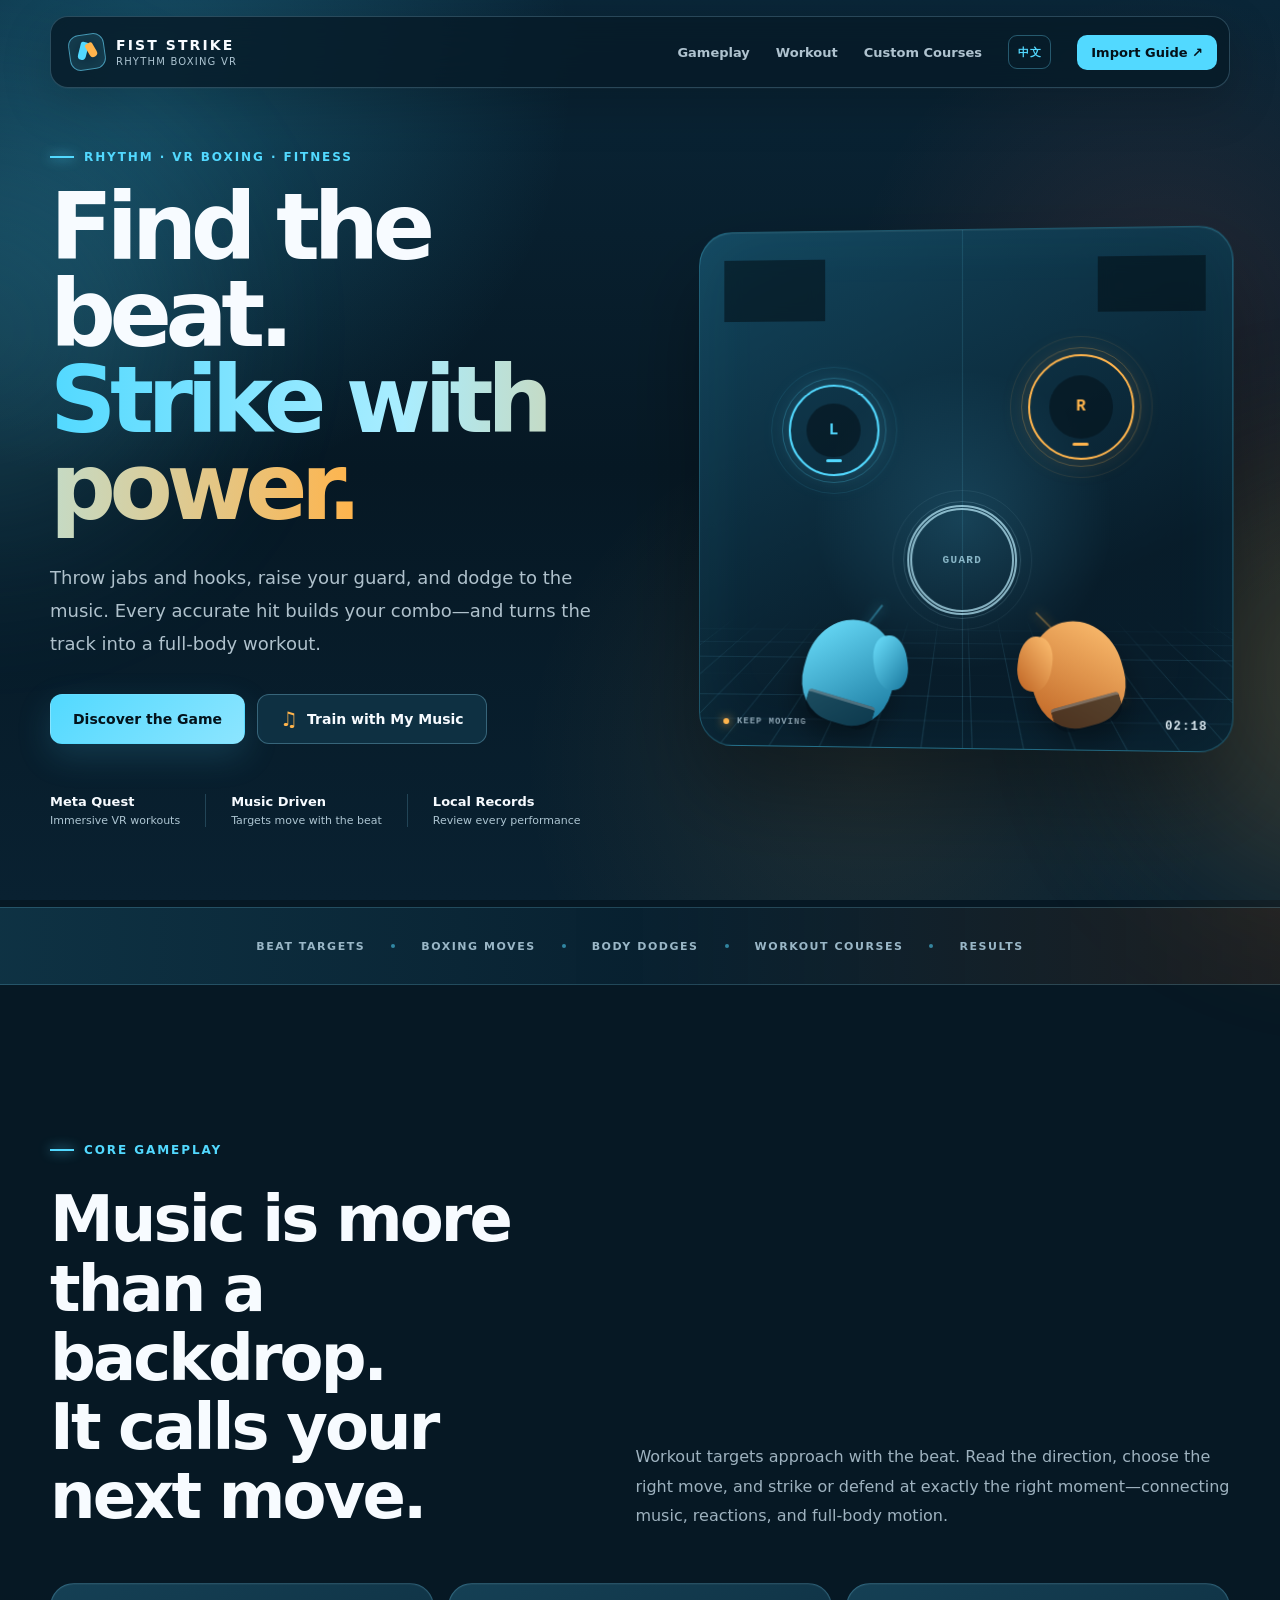
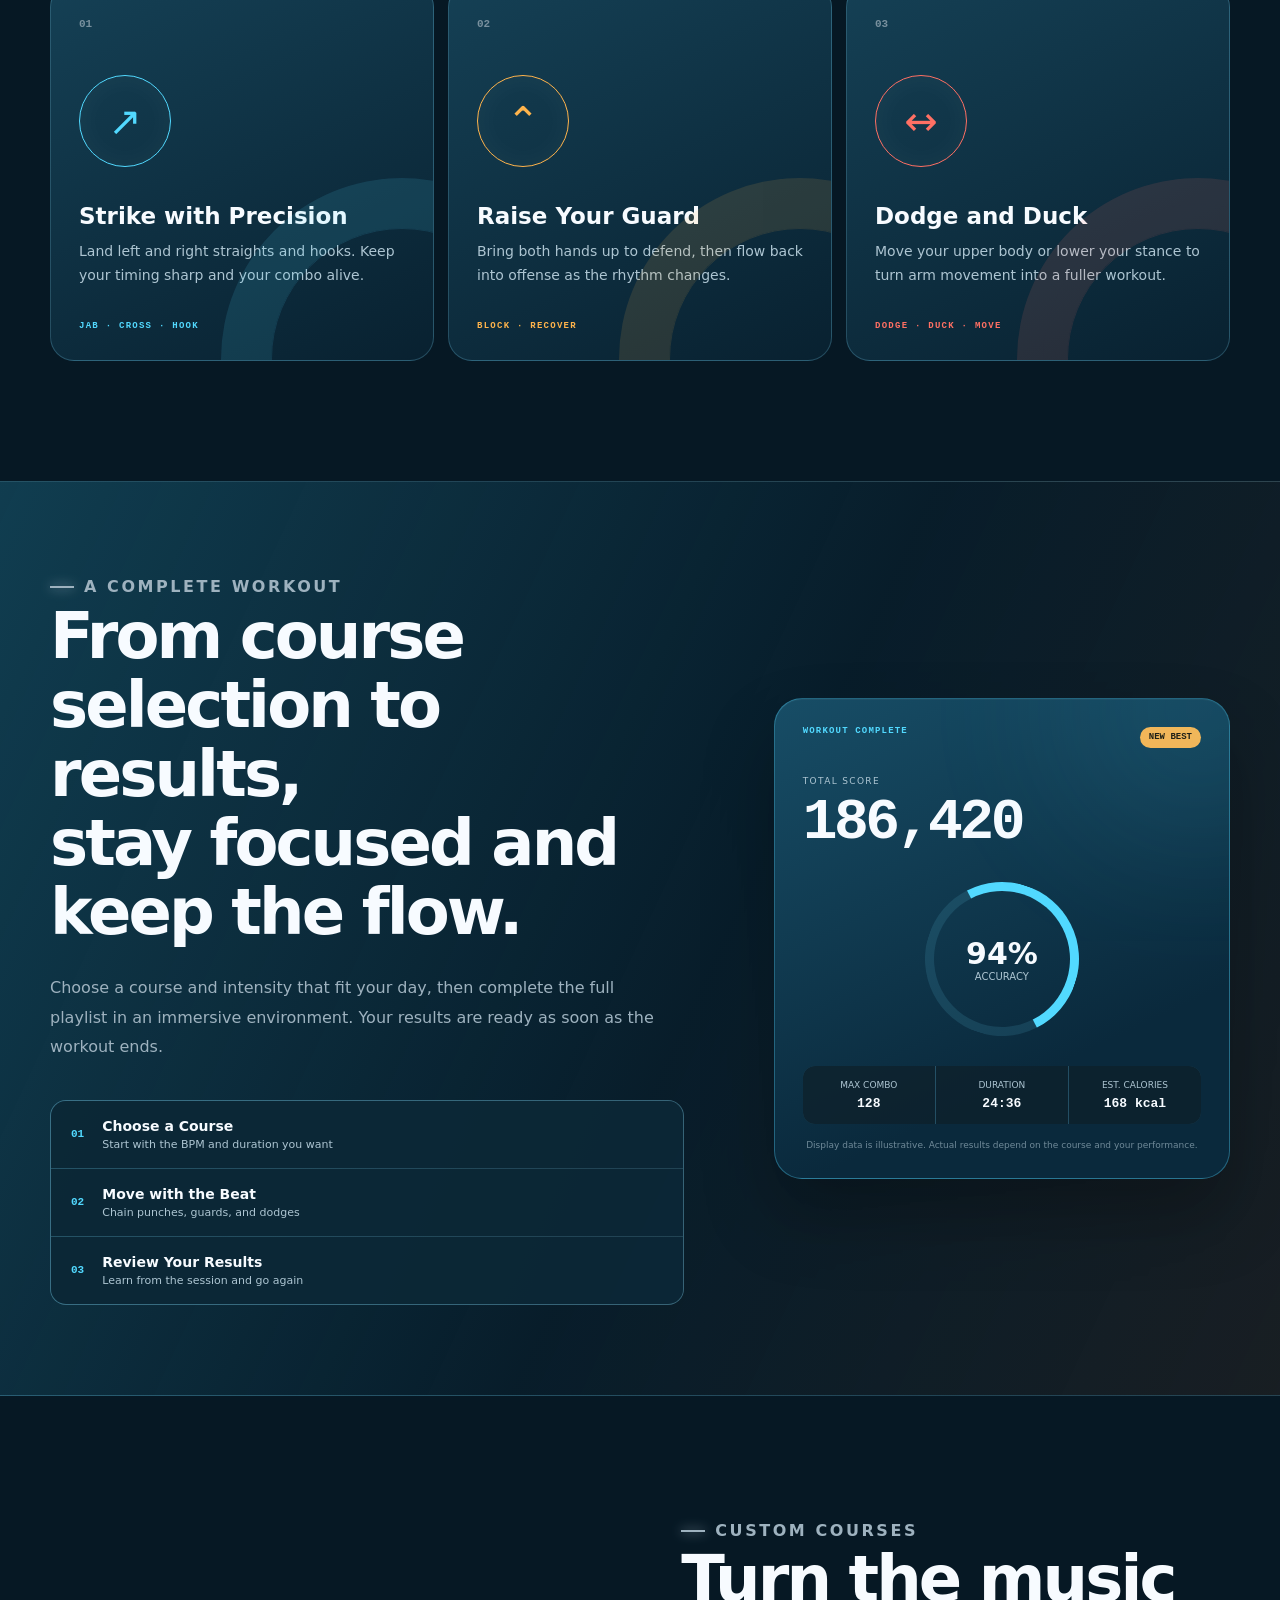
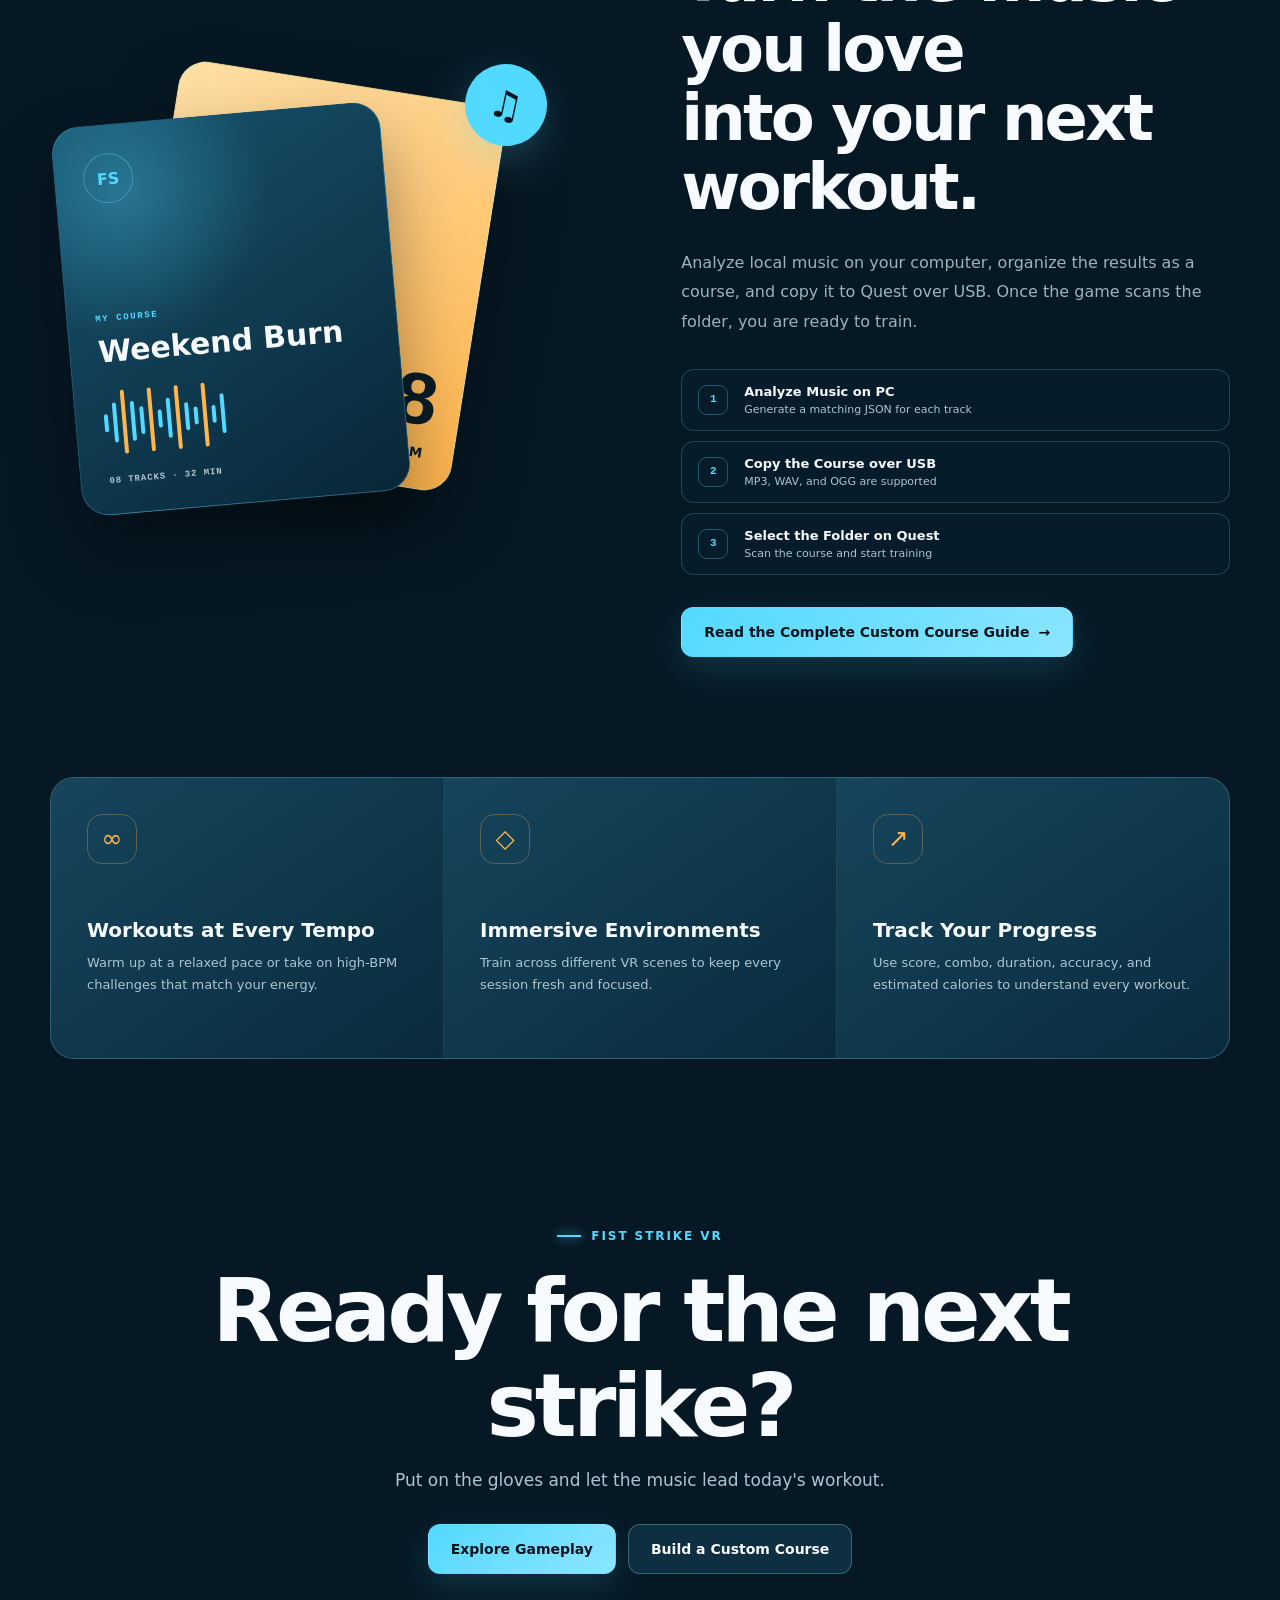
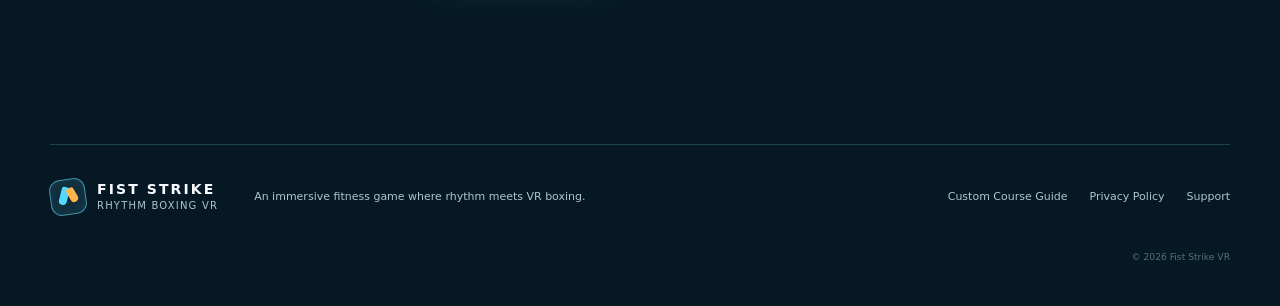
==== docs/index.html @ 5584b910 "更换目录名" ====
<!doctype html>
<html lang="en">
<head>
  <meta charset="utf-8">
  <meta name="viewport" content="width=device-width, initial-scale=1">
  <meta name="theme-color" content="#061521">
  <meta name="description" content="Fist Strike VR is a rhythm-driven VR boxing fitness game. Punch, guard, dodge, and build custom workout courses with your own music.">
  <meta property="og:title" content="Fist Strike VR · Find the beat. Strike with power.">
  <meta property="og:description" content="Step into rhythm-driven boxing workouts on Meta Quest and build custom courses with your own music.">
  <meta property="og:type" content="website">
  <meta property="og:url" content="https://vic-gz.github.io/fsvr/">
  <link rel="canonical" href="https://vic-gz.github.io/fsvr/">
  <link rel="alternate" hreflang="en" href="https://vic-gz.github.io/fsvr/">
  <link rel="alternate" hreflang="zh-CN" href="https://vic-gz.github.io/fsvr/zh/">
  <link rel="alternate" hreflang="x-default" href="https://vic-gz.github.io/fsvr/">
  <link rel="stylesheet" href="./styles.css">
  <title>Fist Strike VR · Rhythm Boxing Fitness</title>
</head>
<body>
  <a class="skip-link" href="#main-content">Skip to content</a>

  <header class="site-header">
    <a class="brand" href="#top" aria-label="Fist Strike VR home">
      <span class="brand-mark" aria-hidden="true"><i></i><i></i></span>
      <span class="brand-copy"><strong>FIST STRIKE</strong><small>RHYTHM BOXING VR</small></span>
    </a>
    <nav class="main-nav" aria-label="Main navigation">
      <a href="#gameplay">Gameplay</a>
      <a href="#training">Workout</a>
      <a href="#custom-courses">Custom Courses</a>
      <a class="language-switch" href="./zh/" lang="zh-CN" hreflang="zh-CN" aria-label="切换到中文">中文</a>
      <a class="nav-cta" href="./diy/">Import Guide <span aria-hidden="true">↗</span></a>
    </nav>
  </header>

  <main id="main-content">
    <section class="hero" id="top">
      <div class="hero-glow glow-cyan" aria-hidden="true"></div>
      <div class="hero-glow glow-orange" aria-hidden="true"></div>
      <div class="hero-copy">
        <p class="eyebrow"><span></span> Rhythm · VR Boxing · Fitness</p>
        <h1>Find the beat.<br><em>Strike with power.</em></h1>
        <p class="hero-lead">Throw jabs and hooks, raise your guard, and dodge to the music. Every accurate hit builds your combo—and turns the track into a full-body workout.</p>
        <div class="hero-actions">
          <a class="button button-primary" href="#gameplay">Discover the Game</a>
          <a class="button button-secondary" href="./diy/"><span class="button-icon" aria-hidden="true">♫</span> Train with My Music</a>
        </div>
        <ul class="hero-facts" aria-label="Game overview">
          <li><b>Meta Quest</b><span>Immersive VR workouts</span></li>
          <li><b>Music Driven</b><span>Targets move with the beat</span></li>
          <li><b>Local Records</b><span>Review every performance</span></li>
        </ul>
      </div>

      <div class="hero-stage" aria-label="Fist Strike VR gameplay illustration">
        <div class="stage-grid" aria-hidden="true"></div>
        <div class="hud hud-score"><small>SCORE</small><strong>28,450</strong></div>
        <div class="hud hud-combo"><strong>42</strong><small>COMBO</small></div>
        <div class="target target-left"><span>L</span><i></i></div>
        <div class="target target-right"><span>R</span><i></i></div>
        <div class="target target-guard"><span>GUARD</span></div>
        <div class="strike-line strike-left" aria-hidden="true"></div>
        <div class="strike-line strike-right" aria-hidden="true"></div>
        <div class="glove glove-left" aria-hidden="true"><span></span></div>
        <div class="glove glove-right" aria-hidden="true"><span></span></div>
        <div class="stage-caption"><span class="live-dot"></span> KEEP MOVING <b>02:18</b></div>
      </div>
    </section>

    <section class="signal-strip" aria-label="Game features">
      <span>BEAT TARGETS</span><i></i><span>BOXING MOVES</span><i></i><span>BODY DODGES</span><i></i><span>WORKOUT COURSES</span><i></i><span>RESULTS</span>
    </section>

    <section class="section gameplay" id="gameplay">
      <div class="section-heading">
        <p class="eyebrow"><span></span> Core Gameplay</p>
        <h2>Music is more than a backdrop.<br>It calls your next move.</h2>
        <p>Workout targets approach with the beat. Read the direction, choose the right move, and strike or defend at exactly the right moment—connecting music, reactions, and full-body motion.</p>
      </div>
      <div class="move-grid">
        <article class="move-card move-punch">
          <span class="move-index">01</span><div class="move-glyph" aria-hidden="true">↗</div>
          <h3>Strike with Precision</h3><p>Land left and right straights and hooks. Keep your timing sharp and your combo alive.</p>
          <small>JAB · CROSS · HOOK</small>
        </article>
        <article class="move-card move-guard">
          <span class="move-index">02</span><div class="move-glyph" aria-hidden="true">⌃</div>
          <h3>Raise Your Guard</h3><p>Bring both hands up to defend, then flow back into offense as the rhythm changes.</p>
          <small>BLOCK · RECOVER</small>
        </article>
        <article class="move-card move-dodge">
          <span class="move-index">03</span><div class="move-glyph" aria-hidden="true">↔</div>
          <h3>Dodge and Duck</h3><p>Move your upper body or lower your stance to turn arm movement into a fuller workout.</p>
          <small>DODGE · DUCK · MOVE</small>
        </article>
      </div>
    </section>

    <section class="section training" id="training">
      <div class="training-panel">
        <div class="training-copy">
          <p class="eyebrow"><span></span> A Complete Workout</p>
          <h2>From course selection to results,<br>stay focused and keep the flow.</h2>
          <p>Choose a course and intensity that fit your day, then complete the full playlist in an immersive environment. Your results are ready as soon as the workout ends.</p>
          <ol class="training-steps">
            <li><b>01</b><span><strong>Choose a Course</strong><small>Start with the BPM and duration you want</small></span></li>
            <li><b>02</b><span><strong>Move with the Beat</strong><small>Chain punches, guards, and dodges</small></span></li>
            <li><b>03</b><span><strong>Review Your Results</strong><small>Learn from the session and go again</small></span></li>
          </ol>
        </div>
        <div class="result-card" aria-label="Sample workout result">
          <div class="result-top"><span>WORKOUT COMPLETE</span><b>NEW BEST</b></div>
          <div class="result-score"><small>TOTAL SCORE</small><strong>186,420</strong></div>
          <div class="result-ring"><span><strong>94%</strong><small>ACCURACY</small></span></div>
          <dl>
            <div><dt>MAX COMBO</dt><dd>128</dd></div>
            <div><dt>DURATION</dt><dd>24:36</dd></div>
            <div><dt>EST. CALORIES</dt><dd>168 kcal</dd></div>
          </dl>
          <p>Display data is illustrative. Actual results depend on the course and your performance.</p>
        </div>
      </div>
    </section>

    <section class="section custom-courses" id="custom-courses">
      <div class="custom-visual" aria-hidden="true">
        <div class="album album-back"><span>128</span><small>BPM</small></div>
        <div class="album album-front">
          <span class="album-label">MY COURSE</span>
          <strong>Weekend Burn</strong>
          <div class="waveform"><i></i><i></i><i></i><i></i><i></i><i></i><i></i><i></i><i></i><i></i><i></i><i></i><i></i><i></i></div>
          <small>08 TRACKS · 32 MIN</small>
        </div>
        <div class="music-note">♫</div>
      </div>
      <div class="custom-copy">
        <p class="eyebrow"><span></span> Custom Courses</p>
        <h2>Turn the music you love<br>into your next workout.</h2>
        <p>Analyze local music on your computer, organize the results as a course, and copy it to Quest over USB. Once the game scans the folder, you are ready to train.</p>
        <ul class="custom-points">
          <li><b>1</b><span><strong>Analyze Music on PC</strong><small>Generate a matching JSON for each track</small></span></li>
          <li><b>2</b><span><strong>Copy the Course over USB</strong><small>MP3, WAV, and OGG are supported</small></span></li>
          <li><b>3</b><span><strong>Select the Folder on Quest</strong><small>Scan the course and start training</small></span></li>
        </ul>
        <a class="button button-primary" href="./diy/">Read the Complete Custom Course Guide <span aria-hidden="true">→</span></a>
      </div>
    </section>

    <section class="section feature-band">
      <article><span>∞</span><h3>Workouts at Every Tempo</h3><p>Warm up at a relaxed pace or take on high-BPM challenges that match your energy.</p></article>
      <article><span>◇</span><h3>Immersive Environments</h3><p>Train across different VR scenes to keep every session fresh and focused.</p></article>
      <article><span>↗</span><h3>Track Your Progress</h3><p>Use score, combo, duration, accuracy, and estimated calories to understand every workout.</p></article>
    </section>

    <section class="section closing">
      <p class="eyebrow"><span></span> FIST STRIKE VR</p>
      <h2>Ready for the next strike?</h2>
      <p>Put on the gloves and let the music lead today's workout.</p>
      <div class="hero-actions">
        <a class="button button-primary" href="#gameplay">Explore Gameplay</a>
        <a class="button button-secondary" href="./diy/">Build a Custom Course</a>
      </div>
    </section>
  </main>

  <footer class="site-footer">
    <a class="brand footer-brand" href="#top">
      <span class="brand-mark" aria-hidden="true"><i></i><i></i></span>
      <span class="brand-copy"><strong>FIST STRIKE</strong><small>RHYTHM BOXING VR</small></span>
    </a>
    <p>An immersive fitness game where rhythm meets VR boxing.</p>
    <nav aria-label="Footer navigation">
      <a href="./diy/">Custom Course Guide</a>
      <a href="https://vic-gz.github.io/fist-strike-vr-policies/privacy-policy.html">Privacy Policy</a>
      <a href="https://vic-gz.github.io/fist-strike-vr-policies/support.html">Support</a>
    </nav>
    <small>© 2026 Fist Strike VR</small>
  </footer>
</body>
</html>
---- docs/styles.css ----
:root {
  color-scheme: dark;
  --bg: #0a2233;
  --bg-deep: #061824;
  --panel: #12364a;
  --line: rgba(137, 222, 252, .2);
  --text: #f7fbff;
  --muted: #adc5d2;
  --cyan: #52d9ff;
  --cyan-bright: #bff4ff;
  --orange: #ffb44c;
  --orange-bright: #ffe0a6;
  --coral: #ff7064;
  --max: 1180px;
  --radius: 24px;
  font-family: Inter, ui-sans-serif, system-ui, -apple-system, BlinkMacSystemFont, "Segoe UI", "Microsoft YaHei", sans-serif;
}

* { box-sizing: border-box; }
html { scroll-behavior: smooth; scroll-padding-top: 96px; }
body { margin: 0; overflow-x: hidden; color: var(--text); background: var(--bg-deep); }
body::before { content: ""; position: fixed; z-index: -2; inset: 0; background: radial-gradient(circle at 12% 8%, rgba(58, 199, 240, .25), transparent 30%), radial-gradient(circle at 91% 34%, rgba(255, 112, 100, .11), transparent 24%), radial-gradient(circle at 68% 85%, rgba(255, 180, 76, .09), transparent 30%), linear-gradient(180deg, #0a2638 0%, #061824 52%, #092131 100%); }
a { color: inherit; text-decoration: none; }
button, a { -webkit-tap-highlight-color: transparent; }
.skip-link { position: fixed; z-index: 100; top: 12px; left: 12px; padding: 10px 16px; color: #041018; background: var(--cyan); border-radius: 8px; transform: translateY(-150%); }
.skip-link:focus { transform: none; }

.site-header { position: fixed; z-index: 50; top: 0; left: 0; right: 0; display: flex; align-items: center; justify-content: space-between; width: min(calc(100% - 40px), var(--max)); min-height: 72px; margin: 16px auto 0; padding: 10px 12px 10px 18px; border: 1px solid rgba(162, 229, 255, .22); border-radius: 18px; background: rgba(7, 27, 40, .84); box-shadow: 0 16px 50px rgba(0, 0, 0, .2), 0 1px rgba(255, 255, 255, .03); backdrop-filter: blur(18px); }
.brand { display: inline-flex; align-items: center; gap: 11px; min-width: max-content; }
.brand-mark { position: relative; display: inline-flex; align-items: center; justify-content: center; width: 36px; height: 36px; border: 1px solid rgba(105, 220, 255, .6); border-radius: 11px; transform: rotate(-8deg); background: rgba(105, 220, 255, .09); box-shadow: inset 0 0 18px rgba(105, 220, 255, .1); }
.brand-mark i { position: absolute; width: 8px; height: 18px; border-radius: 3px 3px 6px 6px; background: var(--cyan); transform: rotate(22deg) translateX(-4px); }
.brand-mark i + i { height: 15px; background: var(--orange); transform: rotate(-22deg) translateX(5px); }
.brand-copy { display: grid; line-height: 1; }
.brand-copy strong { font-size: 14px; letter-spacing: .15em; }
.brand-copy small { margin-top: 5px; color: var(--muted); font-size: 10px; letter-spacing: .12em; }
.main-nav { display: flex; align-items: center; gap: 26px; color: #afc3cf; font-size: 13px; font-weight: 650; }
.main-nav a { transition: color .2s ease; }
.main-nav a:hover, .main-nav a:focus-visible { color: #fff; }
.language-switch { display: inline-grid; place-items: center; min-width: 38px; height: 34px; padding: 0 9px; color: var(--cyan); border: 1px solid rgba(105, 220, 255, .32); border-radius: 9px; font-size: 11px; font-weight: 900; letter-spacing: .06em; }
.language-switch:hover { color: #041018 !important; background: var(--cyan); }
.main-nav .nav-cta { padding: 10px 14px; color: #041018; border-radius: 10px; background: var(--cyan); }
.main-nav .nav-cta:hover { color: #041018; background: var(--cyan-bright); }

.hero { position: relative; display: grid; grid-template-columns: minmax(0, 1fr) minmax(420px, .92fr); align-items: center; gap: 64px; width: min(calc(100% - 48px), var(--max)); min-height: 820px; margin: 0 auto; padding: 150px 0 80px; }
.hero-glow { position: absolute; z-index: -1; width: 420px; height: 420px; border-radius: 50%; filter: blur(90px); opacity: .18; }
.glow-cyan { top: 120px; left: -280px; background: var(--cyan); }
.glow-orange { right: -330px; bottom: 20px; background: var(--orange); }
.eyebrow { display: flex; align-items: center; gap: 10px; margin: 0 0 20px; color: var(--cyan); font-size: 12px; font-weight: 800; letter-spacing: .16em; text-transform: uppercase; }
.eyebrow > span { width: 24px; height: 2px; background: currentColor; box-shadow: 0 0 12px currentColor; }
.hero h1 { max-width: 700px; margin: 0; font-size: clamp(58px, 7.2vw, 104px); line-height: .94; letter-spacing: -.07em; }
.hero h1 em { color: transparent; font-style: normal; background: linear-gradient(90deg, var(--cyan), #a9edff 44%, var(--orange)); background-clip: text; -webkit-background-clip: text; }
.hero-lead { max-width: 610px; margin: 30px 0 0; color: #afc1cc; font-size: 18px; line-height: 1.85; }
.hero-actions { display: flex; flex-wrap: wrap; gap: 12px; margin-top: 34px; }
.button { display: inline-flex; align-items: center; justify-content: center; gap: 9px; min-height: 50px; padding: 0 22px; border: 1px solid transparent; border-radius: 12px; font-size: 14px; font-weight: 800; transition: transform .2s ease, border-color .2s ease, background .2s ease; }
.button:hover { transform: translateY(-2px); }
.button:focus-visible, a:focus-visible { outline: 3px solid rgba(105, 220, 255, .35); outline-offset: 3px; }
.button-primary { color: #03131c; background: linear-gradient(135deg, var(--cyan), #8ce5ff); box-shadow: 0 12px 34px rgba(68, 187, 230, .18); }
.button-primary:hover { background: var(--cyan-bright); }
.button-secondary { border-color: rgba(149, 224, 250, .3); background: rgba(17, 55, 74, .78); }
.button-secondary:hover { border-color: rgba(82, 217, 255, .62); background: rgba(24, 74, 96, .94); }
.button-icon { color: var(--orange); font-size: 20px; }
.hero-facts { display: flex; gap: 0; margin: 50px 0 0; padding: 0; list-style: none; }
.hero-facts li { display: grid; gap: 5px; padding: 0 25px; border-left: 1px solid var(--line); }
.hero-facts li:first-child { padding-left: 0; border: 0; }
.hero-facts b { font-size: 13px; }
.hero-facts span { color: var(--muted); font-size: 11px; }

.hero-stage { position: relative; min-height: 520px; overflow: hidden; border: 1px solid rgba(82, 217, 255, .3); border-radius: 34px; background: linear-gradient(155deg, rgba(18, 70, 94, .98), rgba(7, 28, 42, .98) 70%); box-shadow: 0 45px 90px rgba(0, 0, 0, .32), inset 0 1px rgba(255, 255, 255, .06), inset 0 0 70px rgba(82, 217, 255, .06); transform: perspective(1000px) rotateY(-3deg); }
.hero-stage::before { content: ""; position: absolute; inset: 0; background: linear-gradient(90deg, transparent 49.8%, rgba(105, 220, 255, .12) 50%, transparent 50.2%), radial-gradient(circle at 50% 56%, rgba(84, 203, 248, .17), transparent 38%); }
.stage-grid { position: absolute; left: -20%; right: -20%; bottom: -12%; height: 54%; background-image: linear-gradient(rgba(99, 211, 250, .12) 1px, transparent 1px), linear-gradient(90deg, rgba(99, 211, 250, .12) 1px, transparent 1px); background-size: 38px 38px; transform: perspective(420px) rotateX(62deg); mask-image: linear-gradient(to bottom, transparent, black 42%); }
.hud { position: absolute; top: 28px; display: grid; padding: 11px 14px; border: 1px solid rgba(105, 220, 255, .18); border-radius: 10px; background: rgba(2, 14, 22, .58); backdrop-filter: blur(8px); }
.hud small { color: var(--muted); font-size: 8px; letter-spacing: .18em; }
.hud strong { font-family: ui-monospace, SFMono-Regular, Consolas, monospace; }
.hud-score { left: 26px; gap: 5px; }.hud-score strong { font-size: 20px; }
.hud-combo { right: 26px; grid-template-columns: auto auto; align-items: baseline; gap: 7px; color: var(--orange); }.hud-combo strong { font-size: 26px; }
.target { position: absolute; display: grid; place-items: center; border-radius: 50%; font-family: ui-monospace, SFMono-Regular, Consolas, monospace; font-weight: 900; }
.target::before, .target::after { content: ""; position: absolute; inset: -9px; border: 1px solid currentColor; border-radius: inherit; opacity: .25; }
.target::after { inset: -20px; opacity: .1; }
.target span { display: grid; place-items: center; width: 62%; height: 62%; border-radius: inherit; background: rgba(4, 19, 29, .65); }
.target i { position: absolute; bottom: 12px; width: 16px; height: 3px; border-radius: 3px; background: currentColor; }
.target-left { top: 154px; left: 17%; width: 92px; height: 92px; color: var(--cyan); border: 2px solid currentColor; box-shadow: 0 0 28px rgba(105, 220, 255, .18); }
.target-right { top: 125px; right: 18%; width: 105px; height: 105px; color: var(--orange); border: 2px solid currentColor; box-shadow: 0 0 28px rgba(255, 173, 79, .18); }
.target-guard { top: 275px; left: calc(50% - 55px); width: 110px; height: 110px; color: #b9eafa; border: 5px double currentColor; opacity: .72; }
.target-guard span { width: auto; height: auto; background: none; font-size: 11px; letter-spacing: .12em; }
.strike-line { position: absolute; z-index: 2; bottom: 92px; width: 126px; height: 2px; transform-origin: bottom; background: linear-gradient(90deg, transparent, currentColor); box-shadow: 0 0 12px currentColor; opacity: .42; }
.strike-left { left: 16%; color: var(--cyan); transform: rotate(-52deg); }
.strike-right { right: 16%; color: var(--orange); transform: rotate(225deg); }
.glove { position: absolute; z-index: 3; bottom: 22px; width: 92px; height: 106px; border-radius: 50% 50% 42% 42%; box-shadow: 0 18px 28px rgba(0, 0, 0, .34); }
.glove::before { content: ""; position: absolute; top: 5px; right: -8px; width: 34px; height: 55px; border-radius: 45%; background: inherit; transform: rotate(-24deg); }
.glove span { position: absolute; bottom: -1px; left: 12%; width: 76%; height: 27px; border-top: 3px solid rgba(255, 255, 255, .25); border-radius: 4px 4px 16px 16px; background: rgba(4, 17, 26, .62); }
.glove-left { left: 20%; background: linear-gradient(135deg, #6ee2ff, #16749a); transform: rotate(16deg); }
.glove-right { right: 20%; background: linear-gradient(135deg, #ffc273, #bd6222); transform: scaleX(-1) rotate(16deg); }
.stage-caption { position: absolute; left: 24px; right: 24px; bottom: 18px; display: flex; align-items: center; gap: 8px; color: #8ca4b2; font: 700 9px/1 ui-monospace, monospace; letter-spacing: .12em; }
.stage-caption b { margin-left: auto; color: #d8e6ed; font-size: 12px; }
.live-dot { width: 6px; height: 6px; border-radius: 50%; background: var(--orange); box-shadow: 0 0 10px var(--orange); }

.signal-strip { display: flex; align-items: center; justify-content: center; gap: 26px; min-height: 78px; overflow: hidden; color: #9ab7c7; border-top: 1px solid var(--line); border-bottom: 1px solid var(--line); background: linear-gradient(90deg, rgba(16, 56, 75, .82), rgba(9, 35, 51, .84), rgba(72, 47, 33, .34)); font-size: 11px; font-weight: 800; letter-spacing: .14em; white-space: nowrap; }
.signal-strip i { width: 4px; height: 4px; border-radius: 50%; background: var(--cyan); opacity: .55; }
.section { width: min(calc(100% - 48px), var(--max)); margin: 0 auto; padding: 120px 0; }
.section-heading { display: grid; grid-template-columns: minmax(360px, .85fr) 1fr; align-items: end; gap: 80px; margin-bottom: 52px; }
.section-heading .eyebrow { grid-column: 1 / -1; margin-bottom: -52px; }
.section h2 { margin: 0; font-size: clamp(38px, 5vw, 66px); line-height: 1.08; letter-spacing: -.045em; }
.section-heading > p:last-child, .custom-copy > p, .training-copy > p { margin: 0; color: #9eb2bf; font-size: 16px; line-height: 1.85; }
.move-grid { display: grid; grid-template-columns: repeat(3, 1fr); gap: 14px; }
.move-card { position: relative; min-height: 360px; padding: 28px; overflow: hidden; border: 1px solid rgba(129, 221, 252, .23); border-radius: var(--radius); background: linear-gradient(155deg, rgba(22, 67, 88, .94), rgba(9, 34, 49, .94)); box-shadow: inset 0 1px rgba(255, 255, 255, .035); }
.move-card::before { content: ""; position: absolute; width: 260px; height: 260px; right: -100px; bottom: -130px; border: 1px solid currentColor; border-radius: 50%; opacity: .12; box-shadow: 0 0 0 24px currentColor, 0 0 0 50px currentColor; }
.move-index { color: #78909e; font: 800 11px/1 ui-monospace, monospace; }
.move-glyph { display: grid; place-items: center; width: 92px; height: 92px; margin: 44px 0 36px; border: 1px solid currentColor; border-radius: 50%; font-size: 40px; box-shadow: inset 0 0 30px rgba(255, 255, 255, .04); }
.move-card h3 { margin: 0; color: var(--text); font-size: 23px; }
.move-card p { min-height: 52px; margin: 10px 0 22px; color: var(--muted); font-size: 14px; line-height: 1.75; }
.move-card small { color: currentColor; font: 700 9px/1 ui-monospace, monospace; letter-spacing: .14em; }
.move-punch { color: var(--cyan); }.move-guard { color: var(--orange); }.move-dodge { color: var(--coral); }

.training { width: 100%; padding: 90px 24px; background: linear-gradient(115deg, rgba(20, 73, 94, .76), rgba(10, 35, 50, .48) 55%, rgba(72, 47, 33, .28)); border-top: 1px solid var(--line); border-bottom: 1px solid var(--line); }
.training-panel { display: grid; grid-template-columns: 1fr minmax(360px, .72fr); gap: 90px; align-items: center; width: min(100%, var(--max)); margin: 0 auto; }
.training-copy h2 { margin-bottom: 26px; }.training-copy > p { max-width: 610px; }
.training-steps { display: grid; gap: 1px; margin: 38px 0 0; padding: 0; overflow: hidden; border: 1px solid var(--line); border-radius: 16px; list-style: none; background: var(--line); }
.training-steps li { display: flex; align-items: center; gap: 18px; padding: 17px 20px; background: rgba(10, 38, 53, .94); }
.training-steps b { color: var(--cyan); font: 800 11px/1 ui-monospace, monospace; }
.training-steps span { display: grid; gap: 4px; }.training-steps strong { font-size: 14px; }.training-steps small { color: var(--muted); font-size: 11px; }
.result-card { position: relative; padding: 28px; overflow: hidden; border: 1px solid rgba(82, 217, 255, .34); border-radius: 28px; background: linear-gradient(155deg, #174d66, #0a293c 72%); box-shadow: 0 38px 70px rgba(0, 0, 0, .28), inset 0 1px rgba(255, 255, 255, .04); }
.result-card::after { content: ""; position: absolute; top: -130px; right: -110px; width: 280px; height: 280px; border-radius: 50%; background: var(--cyan); filter: blur(80px); opacity: .1; }
.result-top { display: flex; justify-content: space-between; color: var(--cyan); font: 800 9px/1 ui-monospace, monospace; letter-spacing: .13em; }
.result-top b { padding: 6px 9px; color: #1b1104; border-radius: 99px; background: var(--orange); letter-spacing: 0; }
.result-score { display: grid; gap: 8px; margin-top: 28px; }.result-score small { color: var(--muted); font-size: 9px; letter-spacing: .15em; }.result-score strong { font: 800 clamp(38px, 5vw, 58px)/1 ui-monospace, monospace; letter-spacing: -.06em; }
.result-ring { display: grid; place-items: center; width: 154px; height: 154px; margin: 30px auto; border: 9px solid rgba(105, 220, 255, .12); border-top-color: var(--cyan); border-right-color: var(--cyan); border-radius: 50%; transform: rotate(18deg); }
.result-ring span { display: grid; text-align: center; transform: rotate(-18deg); }.result-ring strong { font-size: 30px; }.result-ring small { color: var(--muted); font-size: 10px; }
.result-card dl { display: grid; grid-template-columns: repeat(3, 1fr); gap: 1px; margin: 0; overflow: hidden; border-radius: 12px; background: var(--line); }
.result-card dl div { display: grid; gap: 7px; padding: 14px 8px; text-align: center; background: rgba(3, 16, 25, .7); }
.result-card dt { color: var(--muted); font-size: 9px; }.result-card dd { margin: 0; font: 800 13px/1 ui-monospace, monospace; }
.result-card > p { margin: 16px 0 0; color: #6f8998; font-size: 9px; text-align: center; }

.custom-courses { display: grid; grid-template-columns: .95fr 1fr; align-items: center; gap: 110px; min-height: 760px; }
.custom-visual { position: relative; min-height: 500px; }
.album { position: absolute; display: flex; flex-direction: column; justify-content: flex-end; width: 330px; height: 390px; padding: 28px; border: 1px solid rgba(105, 220, 255, .24); border-radius: 28px; box-shadow: 0 35px 70px rgba(0, 0, 0, .36); }
.album-back { top: 45px; left: 100px; align-items: flex-end; color: #0a1d29; background: linear-gradient(145deg, var(--orange-bright), var(--orange)); transform: rotate(9deg); }
.album-back span { font: 900 76px/.8 ui-monospace, monospace; letter-spacing: -.08em; }.album-back small { margin-top: 10px; font-weight: 900; letter-spacing: .18em; }
.album-front { z-index: 2; top: 78px; left: 16px; background: radial-gradient(circle at 20% 18%, rgba(82, 217, 255, .3), transparent 35%), linear-gradient(150deg, #18536d, #092638); transform: rotate(-5deg); }
.album-front::before { content: "FS"; position: absolute; top: 28px; left: 28px; display: grid; place-items: center; width: 48px; height: 48px; color: var(--cyan); border: 1px solid rgba(105, 220, 255, .34); border-radius: 50%; font-weight: 900; }
.album-label { color: var(--cyan); font: 800 9px/1 ui-monospace, monospace; letter-spacing: .18em; }.album-front strong { margin-top: 10px; font-size: 30px; }.album-front > small { color: var(--muted); font: 700 9px/1 ui-monospace, monospace; letter-spacing: .1em; }
.waveform { display: flex; align-items: center; gap: 5px; height: 72px; margin: 18px 0; }.waveform i { width: 4px; height: 24%; border-radius: 4px; background: var(--cyan); }.waveform i:nth-child(2n) { height: 56%; }.waveform i:nth-child(3n) { height: 90%; background: var(--orange); }.waveform i:nth-child(5n) { height: 38%; }
.music-note { position: absolute; z-index: 4; top: 28px; right: 24px; display: grid; place-items: center; width: 82px; height: 82px; color: #061521; border-radius: 50%; background: var(--cyan); box-shadow: 0 15px 40px rgba(105, 220, 255, .22); font-size: 38px; transform: rotate(12deg); }
.custom-copy h2 { margin-bottom: 26px; }
.custom-points { display: grid; gap: 10px; margin: 32px 0; padding: 0; list-style: none; }
.custom-points li { display: flex; align-items: center; gap: 16px; padding: 14px 16px; border: 1px solid var(--line); border-radius: 13px; background: rgba(9, 33, 48, .55); }
.custom-points b { display: grid; place-items: center; width: 30px; height: 30px; color: var(--cyan); border: 1px solid rgba(105, 220, 255, .3); border-radius: 9px; font: 800 11px/1 ui-monospace, monospace; }
.custom-points span { display: grid; gap: 4px; }.custom-points strong { font-size: 13px; }.custom-points small { color: var(--muted); font-size: 11px; }
.feature-band { display: grid; grid-template-columns: repeat(3, 1fr); gap: 1px; padding: 0; overflow: hidden; border: 1px solid var(--line); border-radius: var(--radius); background: var(--line); }
.feature-band article { min-height: 280px; padding: 36px; background: linear-gradient(145deg, #16455c, #0a2b3d); }
.feature-band span { display: grid; place-items: center; width: 50px; height: 50px; margin-bottom: 54px; color: var(--orange); border: 1px solid rgba(255, 173, 79, .3); border-radius: 15px; font-size: 25px; }
.feature-band h3 { margin: 0; font-size: 20px; }.feature-band p { margin: 10px 0 0; color: var(--muted); font-size: 13px; line-height: 1.75; }
.closing { padding-top: 170px; padding-bottom: 170px; text-align: center; }.closing .eyebrow { justify-content: center; }.closing h2 { font-size: clamp(48px, 7vw, 88px); }.closing > p:not(.eyebrow) { color: var(--muted); font-size: 17px; }.closing .hero-actions { justify-content: center; }
.site-footer { display: grid; grid-template-columns: auto 1fr auto; align-items: center; gap: 36px; width: min(calc(100% - 48px), var(--max)); margin: 0 auto; padding: 34px 0 44px; color: var(--muted); border-top: 1px solid var(--line); font-size: 11px; }
.site-footer p { margin: 0; }.site-footer nav { display: flex; gap: 22px; }.site-footer nav a:hover { color: var(--cyan); }.site-footer > small { grid-column: 2 / -1; text-align: right; color: #56707f; }.footer-brand { color: var(--text); }

@media (max-width: 980px) {
  .main-nav a:not(.nav-cta):not(.language-switch) { display: none; }
  .hero { grid-template-columns: 1fr; padding-top: 150px; }.hero-copy { max-width: 760px; }.hero-stage { width: min(100%, 620px); margin: 0 auto; transform: none; }
  .section-heading { grid-template-columns: 1fr; gap: 24px; }.section-heading .eyebrow { margin-bottom: 0; }
  .move-grid { grid-template-columns: 1fr 1fr; }.move-card:last-child { grid-column: 1 / -1; }
  .training-panel { grid-template-columns: 1fr; }.result-card { width: min(100%, 520px); margin: 0 auto; }
  .custom-courses { grid-template-columns: 1fr; gap: 20px; }.custom-visual { width: min(100%, 500px); margin: 0 auto; }.custom-copy { max-width: 700px; }
  .site-footer { grid-template-columns: 1fr auto; }.site-footer p { display: none; }.site-footer > small { grid-column: 1 / -1; }
}

@media (max-width: 660px) {
  .site-header { width: calc(100% - 24px); min-height: 64px; margin-top: 10px; padding-left: 12px; }.brand-copy small { display: none; }.main-nav { gap: 8px; }.main-nav .nav-cta { padding: 9px 11px; font-size: 11px; }
  .hero, .section { width: calc(100% - 32px); }.hero { min-height: auto; gap: 46px; padding: 126px 0 64px; }.hero h1 { font-size: clamp(52px, 16vw, 76px); }.hero-lead { font-size: 15px; }.hero-actions .button { width: 100%; }
  .hero-facts { display: grid; grid-template-columns: 1fr; gap: 13px; margin-top: 36px; }.hero-facts li { padding: 0 0 0 14px; border-left: 1px solid var(--line); }
  .hero-stage { min-height: 410px; border-radius: 24px; }.target-left { top: 135px; left: 12%; width: 72px; height: 72px; }.target-right { top: 115px; right: 12%; width: 82px; height: 82px; }.target-guard { top: 235px; width: 88px; height: 88px; left: calc(50% - 44px); }.glove { width: 68px; height: 82px; }.glove-left { left: 17%; }.glove-right { right: 17%; }
  .signal-strip { justify-content: flex-start; padding: 0 24px; }
  .section { padding: 82px 0; }.section h2 { font-size: 39px; }.section-heading { margin-bottom: 34px; }.move-grid, .feature-band { grid-template-columns: 1fr; }.move-card, .move-card:last-child { grid-column: auto; min-height: 310px; }.move-glyph { margin: 32px 0; }
  .training { width: 100%; padding: 76px 16px; }.training-panel { gap: 55px; }.result-card { padding: 22px 18px; }.result-card dl { grid-template-columns: 1fr; }
  .custom-courses { width: calc(100% - 32px); }.custom-visual { min-height: 420px; transform: scale(.85); transform-origin: left center; }.album { width: 300px; height: 360px; }.album-back { left: 76px; }.album-front { left: 0; }.music-note { right: 2px; }
  .feature-band { width: calc(100% - 32px); }.feature-band article { min-height: 230px; }.feature-band span { margin-bottom: 36px; }
  .closing { padding-top: 120px; padding-bottom: 120px; }.closing h2 { font-size: 48px; }
  .site-footer { grid-template-columns: 1fr; width: calc(100% - 32px); }.site-footer nav { flex-wrap: wrap; gap: 14px 20px; }.site-footer > small { grid-column: auto; text-align: left; }
}

@media (prefers-reduced-motion: reduce) { html { scroll-behavior: auto; } *, *::before, *::after { transition-duration: .01ms !important; } }
@media print { .site-header, .hero-stage, .signal-strip, .custom-visual, .hero-actions { display: none !important; }.hero, .section, .training { width: 100%; min-height: 0; padding: 32px 0; }.hero { display: block; }.section-heading, .training-panel, .custom-courses { display: block; }.move-card, .result-card, .feature-band { break-inside: avoid; box-shadow: none; } }
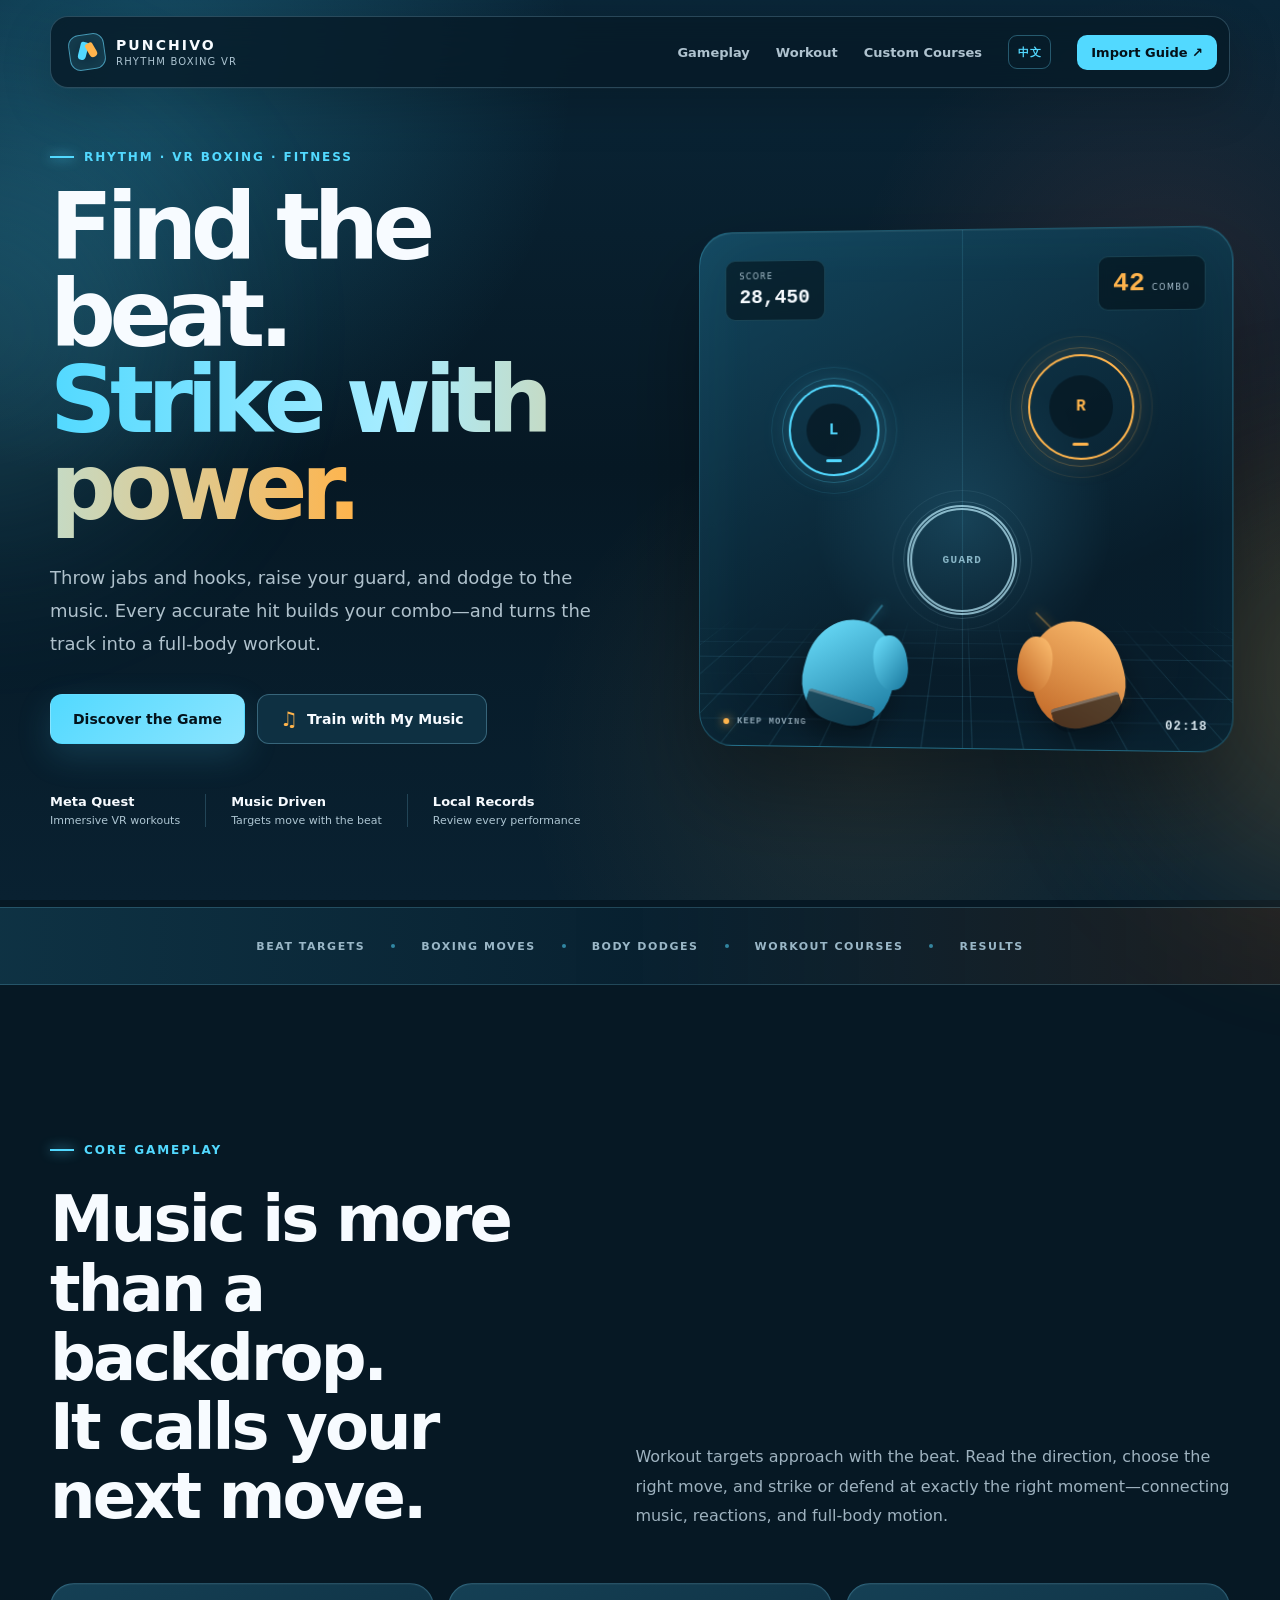
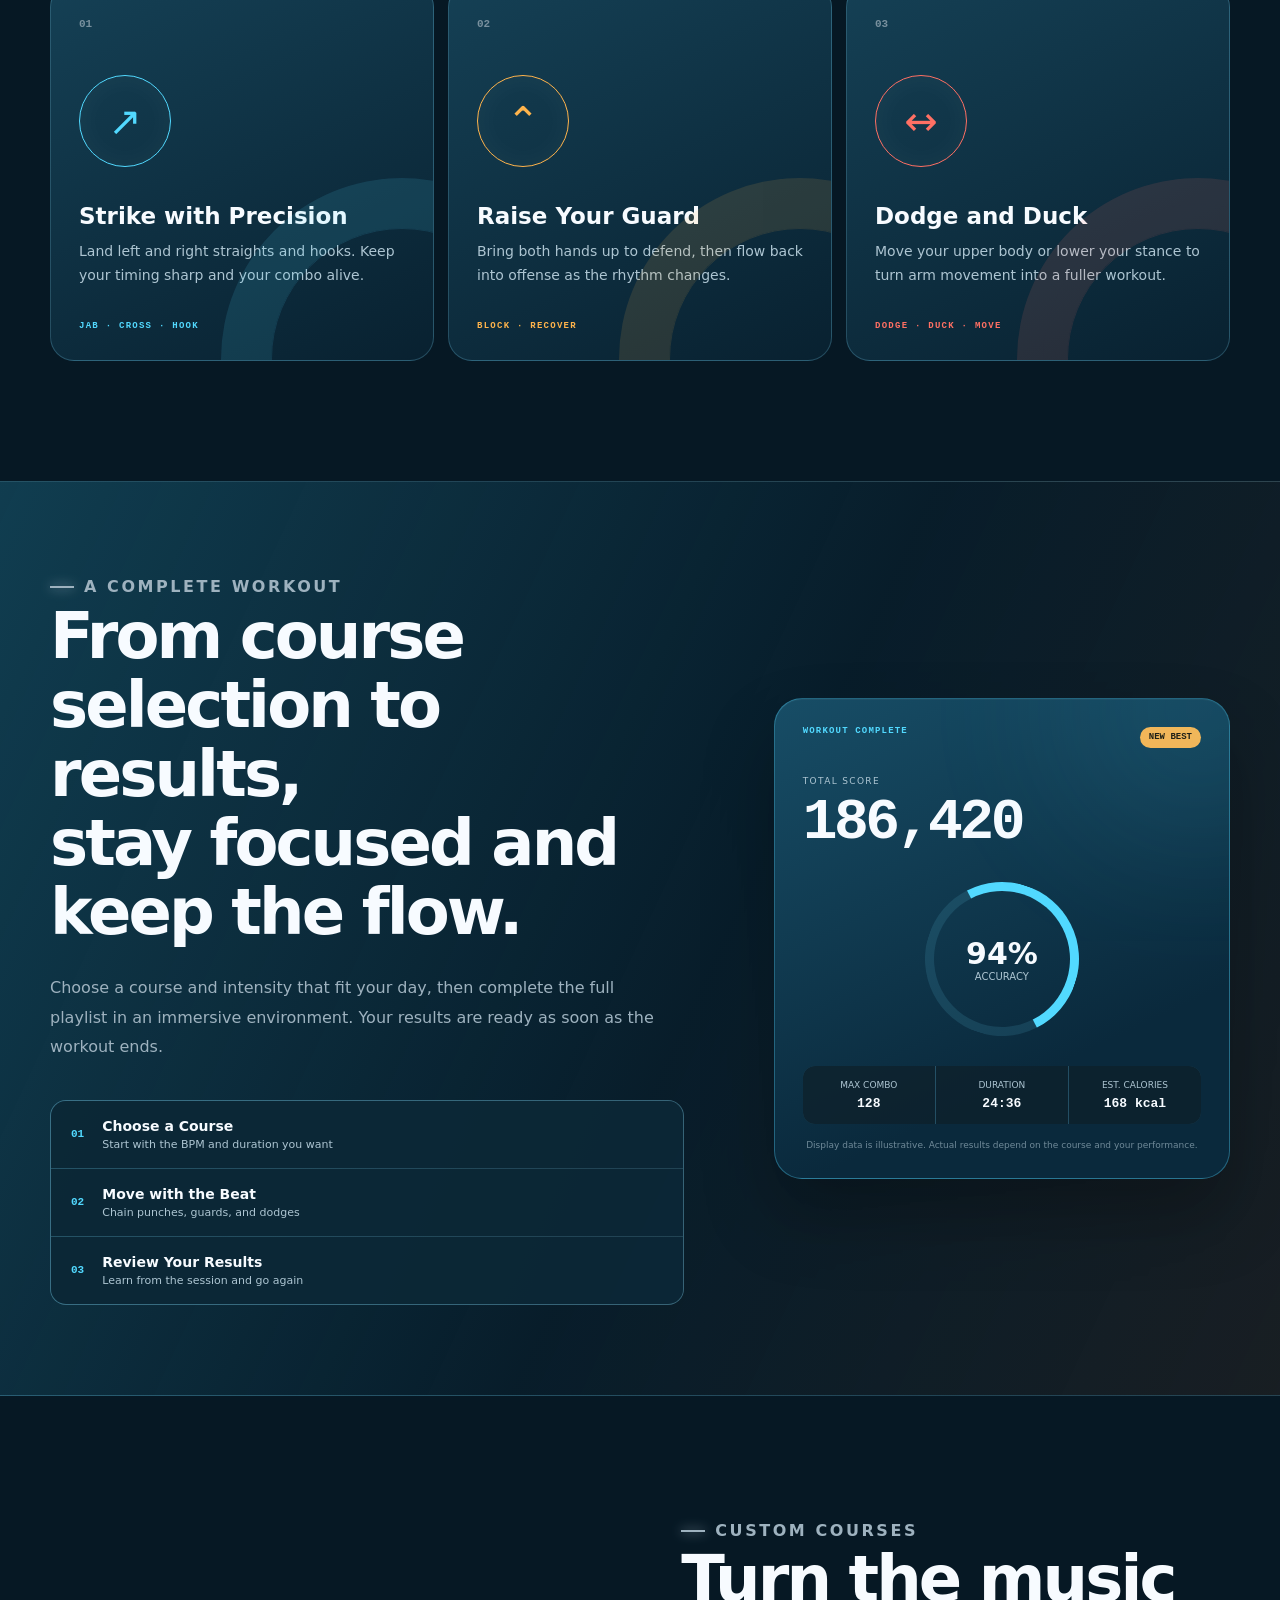
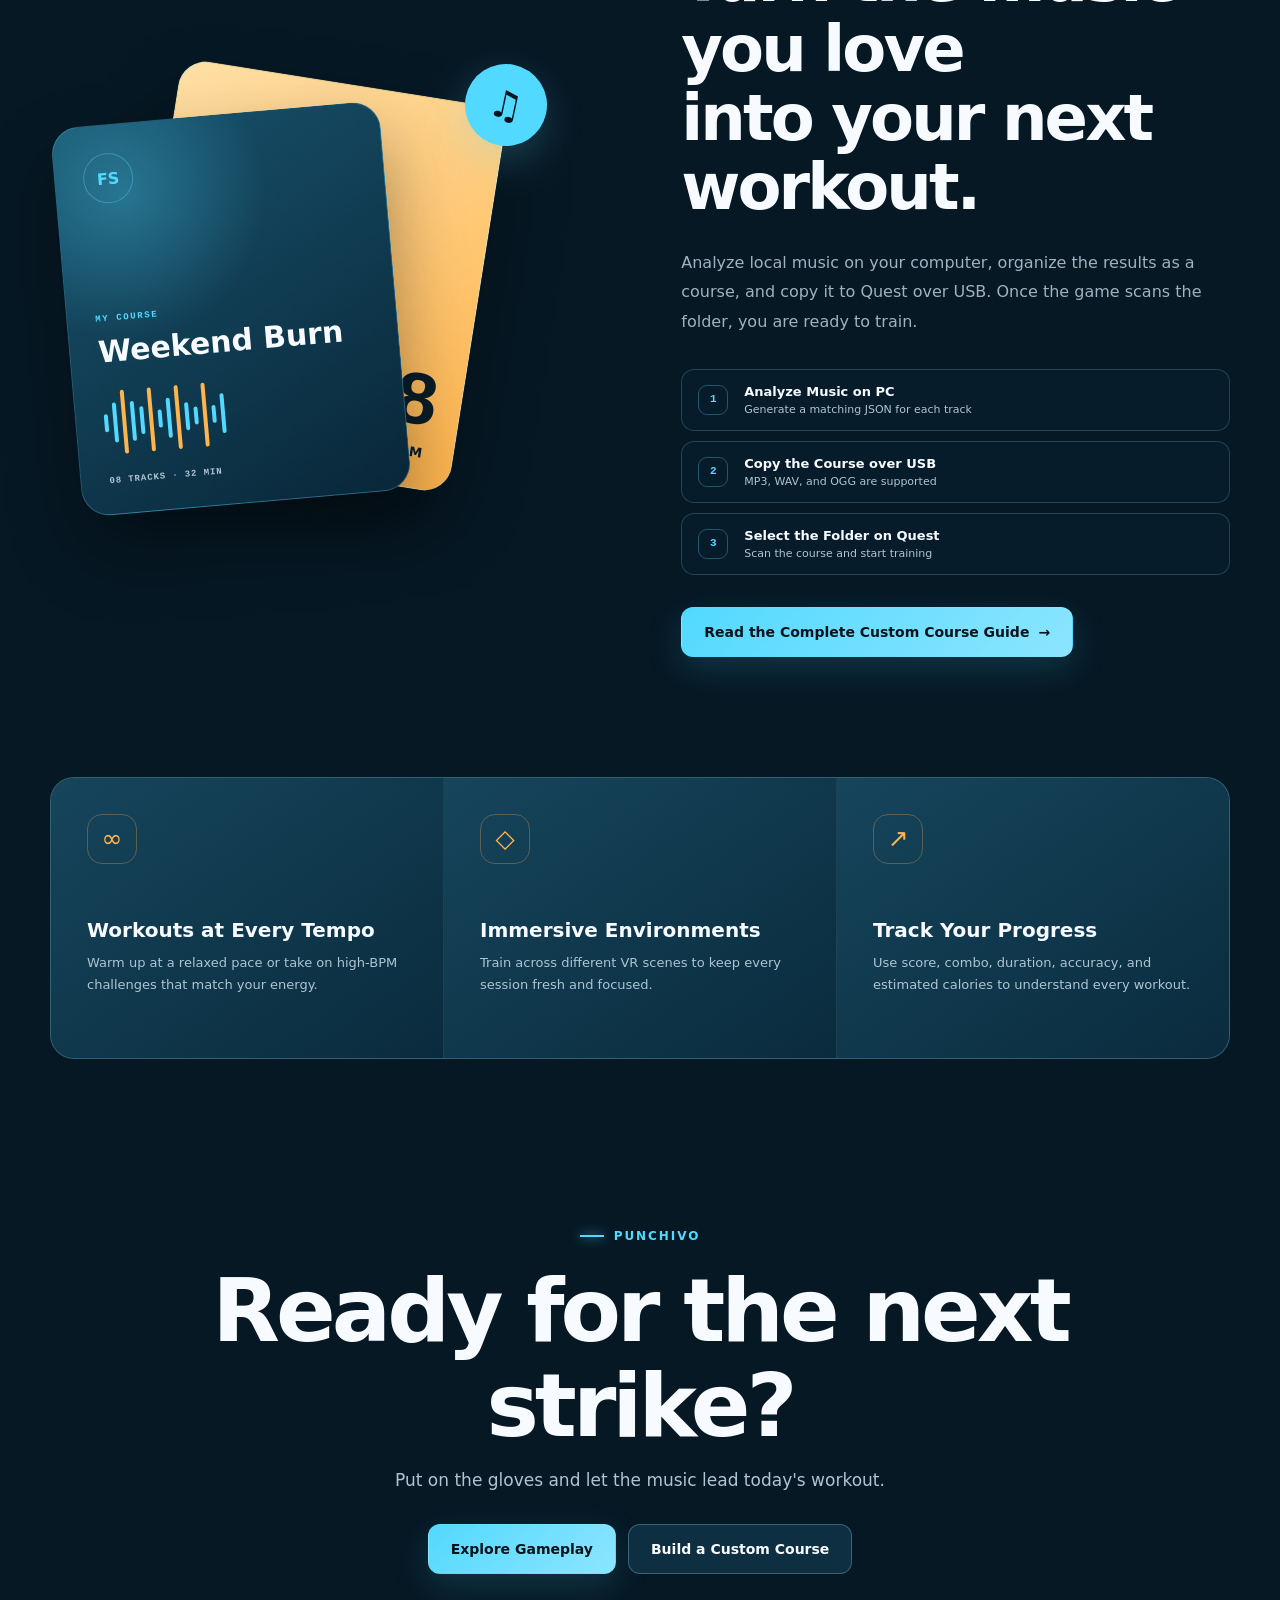
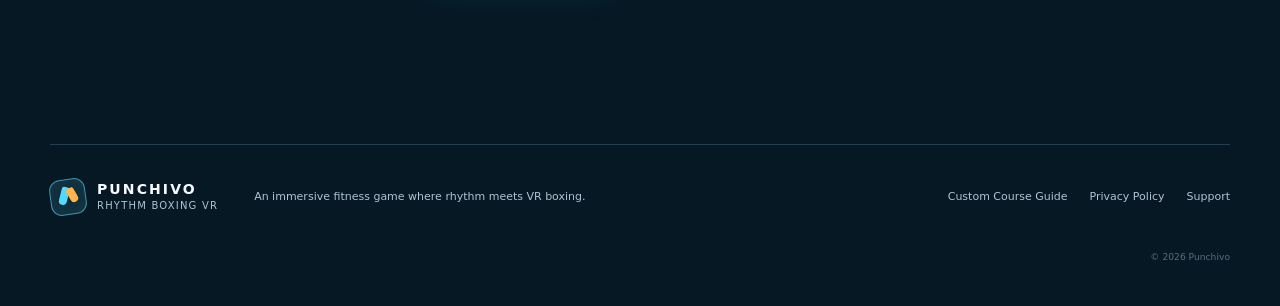
==== commit f4011e48: "游戏名称更新" ====
--- a/docs/index.html
+++ b/docs/index.html
@@ -4,8 +4,8 @@
   <meta charset="utf-8">
   <meta name="viewport" content="width=device-width, initial-scale=1">
   <meta name="theme-color" content="#061521">
-  <meta name="description" content="Fist Strike VR is a rhythm-driven VR boxing fitness game. Punch, guard, dodge, and build custom workout courses with your own music.">
-  <meta property="og:title" content="Fist Strike VR · Find the beat. Strike with power.">
+  <meta name="description" content="Punchivo is a rhythm-driven VR boxing fitness game. Punch, guard, dodge, and build custom workout courses with your own music.">
+  <meta property="og:title" content="Punchivo · Find the beat. Strike with power.">
   <meta property="og:description" content="Step into rhythm-driven boxing workouts on Meta Quest and build custom courses with your own music.">
   <meta property="og:type" content="website">
   <meta property="og:url" content="https://vic-gz.github.io/fsvr/">
@@ -14,15 +14,15 @@
   <link rel="alternate" hreflang="zh-CN" href="https://vic-gz.github.io/fsvr/zh/">
   <link rel="alternate" hreflang="x-default" href="https://vic-gz.github.io/fsvr/">
   <link rel="stylesheet" href="./styles.css">
-  <title>Fist Strike VR · Rhythm Boxing Fitness</title>
+  <title>Punchivo · Rhythm Boxing Fitness</title>
 </head>
 <body>
   <a class="skip-link" href="#main-content">Skip to content</a>
 
   <header class="site-header">
-    <a class="brand" href="#top" aria-label="Fist Strike VR home">
+    <a class="brand" href="#top" aria-label="Punchivo home">
       <span class="brand-mark" aria-hidden="true"><i></i><i></i></span>
-      <span class="brand-copy"><strong>FIST STRIKE</strong><small>RHYTHM BOXING VR</small></span>
+      <span class="brand-copy"><strong>PUNCHIVO</strong><small>RHYTHM BOXING VR</small></span>
     </a>
     <nav class="main-nav" aria-label="Main navigation">
       <a href="#gameplay">Gameplay</a>
@@ -52,7 +52,7 @@
         </ul>
       </div>
 
-      <div class="hero-stage" aria-label="Fist Strike VR gameplay illustration">
+      <div class="hero-stage" aria-label="Punchivo gameplay illustration">
         <div class="stage-grid" aria-hidden="true"></div>
         <div class="hud hud-score"><small>SCORE</small><strong>28,450</strong></div>
         <div class="hud hud-combo"><strong>42</strong><small>COMBO</small></div>
@@ -153,7 +153,7 @@
     </section>
 
     <section class="section closing">
-      <p class="eyebrow"><span></span> FIST STRIKE VR</p>
+      <p class="eyebrow"><span></span> PUNCHIVO</p>
       <h2>Ready for the next strike?</h2>
       <p>Put on the gloves and let the music lead today's workout.</p>
       <div class="hero-actions">
@@ -166,7 +166,7 @@
   <footer class="site-footer">
     <a class="brand footer-brand" href="#top">
       <span class="brand-mark" aria-hidden="true"><i></i><i></i></span>
-      <span class="brand-copy"><strong>FIST STRIKE</strong><small>RHYTHM BOXING VR</small></span>
+      <span class="brand-copy"><strong>PUNCHIVO</strong><small>RHYTHM BOXING VR</small></span>
     </a>
     <p>An immersive fitness game where rhythm meets VR boxing.</p>
     <nav aria-label="Footer navigation">
@@ -174,7 +174,7 @@
       <a href="https://vic-gz.github.io/fist-strike-vr-policies/privacy-policy.html">Privacy Policy</a>
       <a href="https://vic-gz.github.io/fist-strike-vr-policies/support.html">Support</a>
     </nav>
-    <small>© 2026 Fist Strike VR</small>
+    <small>© 2026 Punchivo</small>
   </footer>
 </body>
 </html>
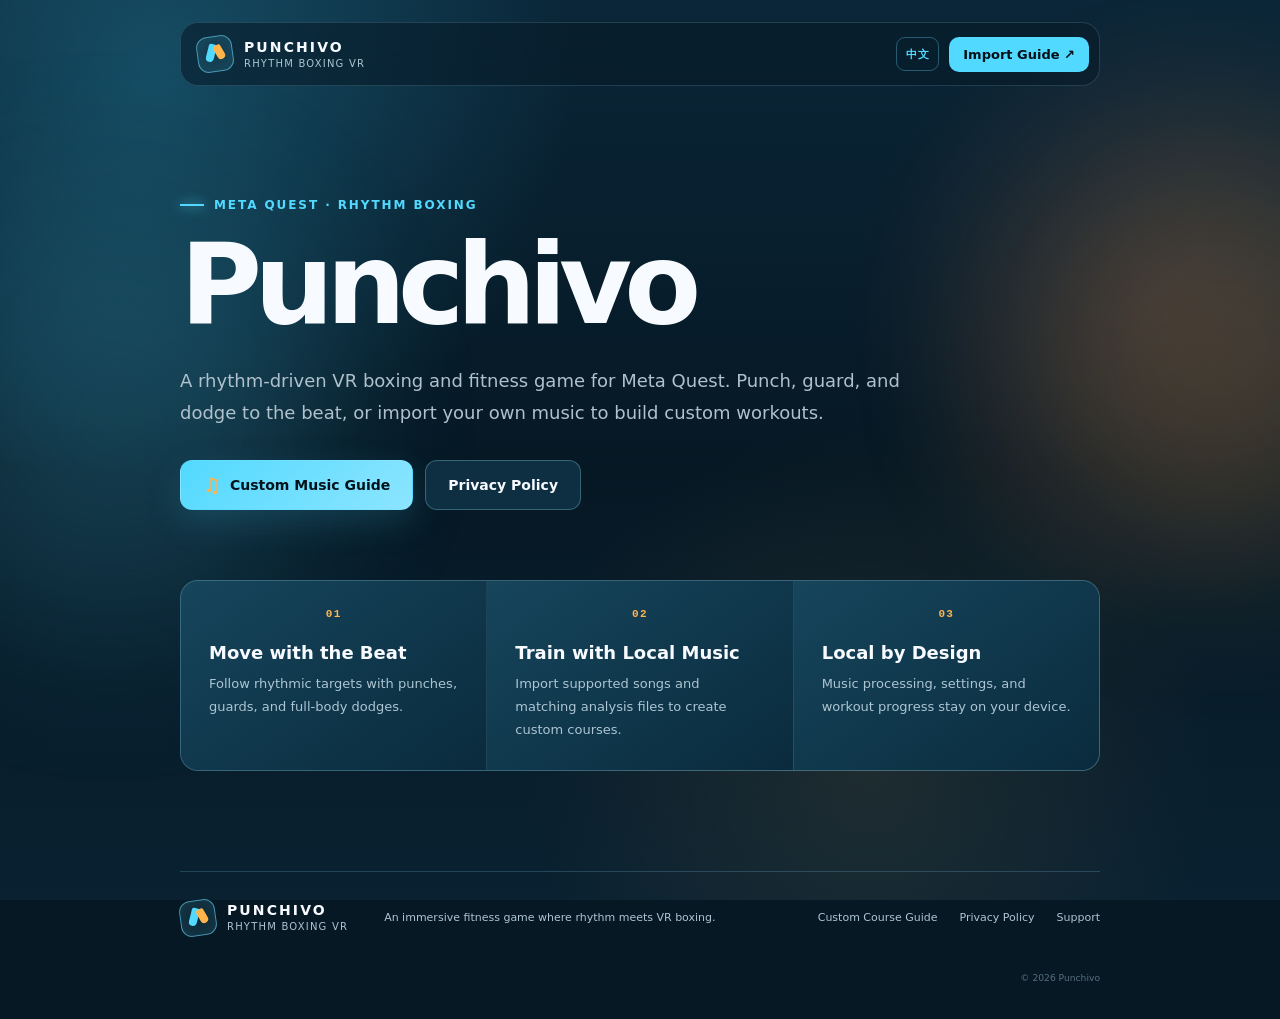
==== commit 5b514ef5: "简化主页" ====
--- a/docs/index.html
+++ b/docs/index.html
@@ -25,9 +25,6 @@
       <span class="brand-copy"><strong>PUNCHIVO</strong><small>RHYTHM BOXING VR</small></span>
     </a>
     <nav class="main-nav" aria-label="Main navigation">
-      <a href="#gameplay">Gameplay</a>
-      <a href="#training">Workout</a>
-      <a href="#custom-courses">Custom Courses</a>
       <a class="language-switch" href="./zh/" lang="zh-CN" hreflang="zh-CN" aria-label="切换到中文">中文</a>
       <a class="nav-cta" href="./diy/">Import Guide <span aria-hidden="true">↗</span></a>
     </nav>
@@ -38,21 +35,21 @@
       <div class="hero-glow glow-cyan" aria-hidden="true"></div>
       <div class="hero-glow glow-orange" aria-hidden="true"></div>
       <div class="hero-copy">
-        <p class="eyebrow"><span></span> Rhythm · VR Boxing · Fitness</p>
-        <h1>Find the beat.<br><em>Strike with power.</em></h1>
-        <p class="hero-lead">Throw jabs and hooks, raise your guard, and dodge to the music. Every accurate hit builds your combo—and turns the track into a full-body workout.</p>
+        <p class="eyebrow"><span></span> Meta Quest · Rhythm Boxing</p>
+        <h1>Punchivo</h1>
+        <p class="hero-lead">A rhythm-driven VR boxing and fitness game for Meta Quest. Punch, guard, and dodge to the beat, or import your own music to build custom workouts.</p>
         <div class="hero-actions">
-          <a class="button button-primary" href="#gameplay">Discover the Game</a>
-          <a class="button button-secondary" href="./diy/"><span class="button-icon" aria-hidden="true">♫</span> Train with My Music</a>
+          <a class="button button-primary" href="./diy/"><span class="button-icon" aria-hidden="true">♫</span> Custom Music Guide</a>
+          <a class="button button-secondary" href="https://vic-gz.github.io/fist-strike-vr-policies/privacy-policy.html">Privacy Policy</a>
         </div>
-        <ul class="hero-facts" aria-label="Game overview">
-          <li><b>Meta Quest</b><span>Immersive VR workouts</span></li>
-          <li><b>Music Driven</b><span>Targets move with the beat</span></li>
-          <li><b>Local Records</b><span>Review every performance</span></li>
+        <ul class="hero-facts" aria-label="Game overview" hidden>
+          <li><b>Rhythm Boxing</b><span>Punch, guard, and dodge</span></li>
+          <li><b>Your Own Music</b><span>Optional local song import</span></li>
+          <li><b>On Device</b><span>Local settings and progress</span></li>
         </ul>
       </div>
 
-      <div class="hero-stage" aria-label="Punchivo gameplay illustration">
+      <div class="hero-stage" aria-label="Punchivo gameplay illustration" hidden>
         <div class="stage-grid" aria-hidden="true"></div>
         <div class="hud hud-score"><small>SCORE</small><strong>28,450</strong></div>
         <div class="hud hud-combo"><strong>42</strong><small>COMBO</small></div>
@@ -67,11 +64,11 @@
       </div>
     </section>
 
-    <section class="signal-strip" aria-label="Game features">
+    <section class="signal-strip" aria-label="Game features" hidden>
       <span>BEAT TARGETS</span><i></i><span>BOXING MOVES</span><i></i><span>BODY DODGES</span><i></i><span>WORKOUT COURSES</span><i></i><span>RESULTS</span>
     </section>
 
-    <section class="section gameplay" id="gameplay">
+    <section class="section gameplay" id="gameplay" hidden>
       <div class="section-heading">
         <p class="eyebrow"><span></span> Core Gameplay</p>
         <h2>Music is more than a backdrop.<br>It calls your next move.</h2>
@@ -96,7 +93,7 @@
       </div>
     </section>
 
-    <section class="section training" id="training">
+    <section class="section training" id="training" hidden>
       <div class="training-panel">
         <div class="training-copy">
           <p class="eyebrow"><span></span> A Complete Workout</p>
@@ -122,7 +119,7 @@
       </div>
     </section>
 
-    <section class="section custom-courses" id="custom-courses">
+    <section class="section custom-courses" id="custom-courses" hidden>
       <div class="custom-visual" aria-hidden="true">
         <div class="album album-back"><span>128</span><small>BPM</small></div>
         <div class="album album-front">
@@ -147,12 +144,12 @@
     </section>
 
     <section class="section feature-band">
-      <article><span>∞</span><h3>Workouts at Every Tempo</h3><p>Warm up at a relaxed pace or take on high-BPM challenges that match your energy.</p></article>
-      <article><span>◇</span><h3>Immersive Environments</h3><p>Train across different VR scenes to keep every session fresh and focused.</p></article>
-      <article><span>↗</span><h3>Track Your Progress</h3><p>Use score, combo, duration, accuracy, and estimated calories to understand every workout.</p></article>
+      <article><span>01</span><h3>Move with the Beat</h3><p>Follow rhythmic targets with punches, guards, and full-body dodges.</p></article>
+      <article><span>02</span><h3>Train with Local Music</h3><p>Import supported songs and matching analysis files to create custom courses.</p></article>
+      <article><span>03</span><h3>Local by Design</h3><p>Music processing, settings, and workout progress stay on your device.</p></article>
     </section>
 
-    <section class="section closing">
+    <section class="section closing" hidden>
       <p class="eyebrow"><span></span> PUNCHIVO</p>
       <h2>Ready for the next strike?</h2>
       <p>Put on the gloves and let the music lead today's workout.</p>
--- a/docs/styles.css
+++ b/docs/styles.css
@@ -136,7 +136,7 @@
 .album-back { top: 45px; left: 100px; align-items: flex-end; color: #0a1d29; background: linear-gradient(145deg, var(--orange-bright), var(--orange)); transform: rotate(9deg); }
 .album-back span { font: 900 76px/.8 ui-monospace, monospace; letter-spacing: -.08em; }.album-back small { margin-top: 10px; font-weight: 900; letter-spacing: .18em; }
 .album-front { z-index: 2; top: 78px; left: 16px; background: radial-gradient(circle at 20% 18%, rgba(82, 217, 255, .3), transparent 35%), linear-gradient(150deg, #18536d, #092638); transform: rotate(-5deg); }
-.album-front::before { content: "FS"; position: absolute; top: 28px; left: 28px; display: grid; place-items: center; width: 48px; height: 48px; color: var(--cyan); border: 1px solid rgba(105, 220, 255, .34); border-radius: 50%; font-weight: 900; }
+.album-front::before { content: "P"; position: absolute; top: 28px; left: 28px; display: grid; place-items: center; width: 48px; height: 48px; color: var(--cyan); border: 1px solid rgba(105, 220, 255, .34); border-radius: 50%; font-weight: 900; }
 .album-label { color: var(--cyan); font: 800 9px/1 ui-monospace, monospace; letter-spacing: .18em; }.album-front strong { margin-top: 10px; font-size: 30px; }.album-front > small { color: var(--muted); font: 700 9px/1 ui-monospace, monospace; letter-spacing: .1em; }
 .waveform { display: flex; align-items: center; gap: 5px; height: 72px; margin: 18px 0; }.waveform i { width: 4px; height: 24%; border-radius: 4px; background: var(--cyan); }.waveform i:nth-child(2n) { height: 56%; }.waveform i:nth-child(3n) { height: 90%; background: var(--orange); }.waveform i:nth-child(5n) { height: 38%; }
 .music-note { position: absolute; z-index: 4; top: 28px; right: 24px; display: grid; place-items: center; width: 82px; height: 82px; color: #061521; border-radius: 50%; background: var(--cyan); box-shadow: 0 15px 40px rgba(105, 220, 255, .22); font-size: 38px; transform: rotate(12deg); }
@@ -179,3 +179,79 @@
 
 @media (prefers-reduced-motion: reduce) { html { scroll-behavior: auto; } *, *::before, *::after { transition-duration: .01ms !important; } }
 @media print { .site-header, .hero-stage, .signal-strip, .custom-visual, .hero-actions { display: none !important; }.hero, .section, .training { width: 100%; min-height: 0; padding: 32px 0; }.hero { display: block; }.section-heading, .training-panel, .custom-courses { display: block; }.move-card, .result-card, .feature-band { break-inside: avoid; box-shadow: none; } }
+
+/* Simplified launch homepage */
+[hidden] { display: none !important; }
+
+.site-header {
+  position: static;
+  width: min(calc(100% - 40px), 920px);
+  min-height: 64px;
+  margin: 22px auto 0;
+  padding: 8px 10px 8px 16px;
+  border-color: rgba(162, 229, 255, .16);
+  background: rgba(7, 27, 40, .58);
+  box-shadow: none;
+}
+
+.main-nav { gap: 10px; }
+
+.hero {
+  display: block;
+  width: min(calc(100% - 40px), 920px);
+  min-height: auto;
+  padding: 112px 0 70px;
+}
+
+.hero-copy { max-width: 760px; }
+.hero h1 { font-size: clamp(64px, 12vw, 112px); }
+.hero-lead { max-width: 720px; margin-top: 28px; font-size: 18px; line-height: 1.75; }
+.hero-actions { margin-top: 32px; }
+
+.hero-facts {
+  display: grid;
+  grid-template-columns: repeat(3, 1fr);
+  gap: 12px;
+  margin-top: 58px;
+}
+
+.hero-facts li,
+.hero-facts li:first-child {
+  min-height: 92px;
+  padding: 20px;
+  border: 1px solid var(--line);
+  border-radius: 15px;
+  background: rgba(12, 44, 61, .56);
+}
+
+.hero-facts b { font-size: 14px; }
+.hero-facts span { font-size: 12px; line-height: 1.55; }
+
+.feature-band {
+  width: min(calc(100% - 40px), 920px);
+  margin: 0 auto 100px;
+  padding: 0;
+  border-radius: 18px;
+}
+
+.feature-band article { min-height: 0; padding: 28px; }
+.feature-band span { width: auto; height: auto; margin: 0 0 22px; border: 0; font: 800 11px/1 ui-monospace, monospace; letter-spacing: .12em; }
+.feature-band h3 { font-size: 18px; }
+
+.site-footer {
+  width: min(calc(100% - 40px), 920px);
+  padding: 28px 0 36px;
+}
+
+@media (max-width: 660px) {
+  .site-header { width: calc(100% - 24px); margin-top: 12px; }
+  .hero { width: calc(100% - 32px); padding: 82px 0 50px; }
+  .hero h1 { font-size: clamp(56px, 18vw, 80px); }
+  .hero-lead { font-size: 15px; }
+  .hero-facts { grid-template-columns: 1fr; gap: 10px; margin-top: 42px; }
+  .hero-facts li,
+  .hero-facts li:first-child { min-height: 0; padding: 17px 18px; }
+  .feature-band { grid-template-columns: 1fr; width: calc(100% - 32px); margin-bottom: 64px; }
+  .feature-band article { min-height: 0; padding: 24px; }
+  .site-footer { width: calc(100% - 32px); }
+}
